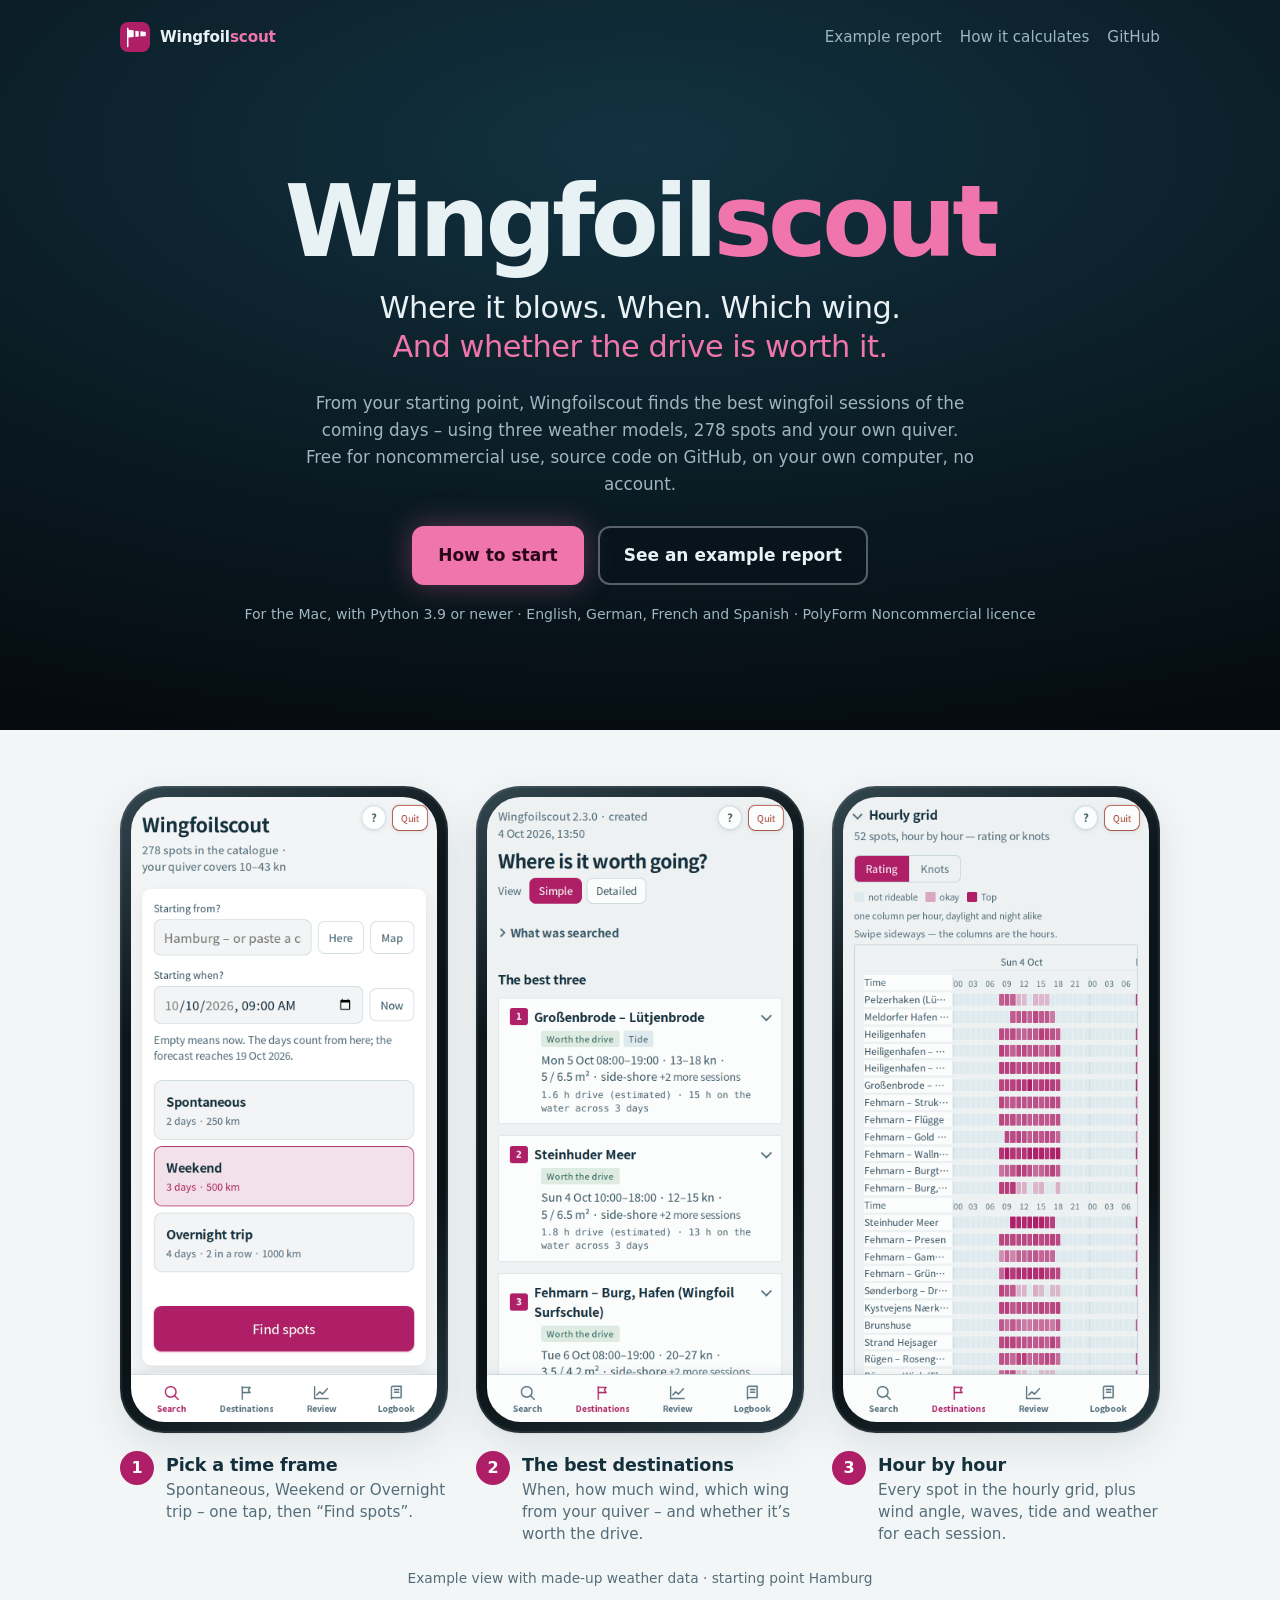
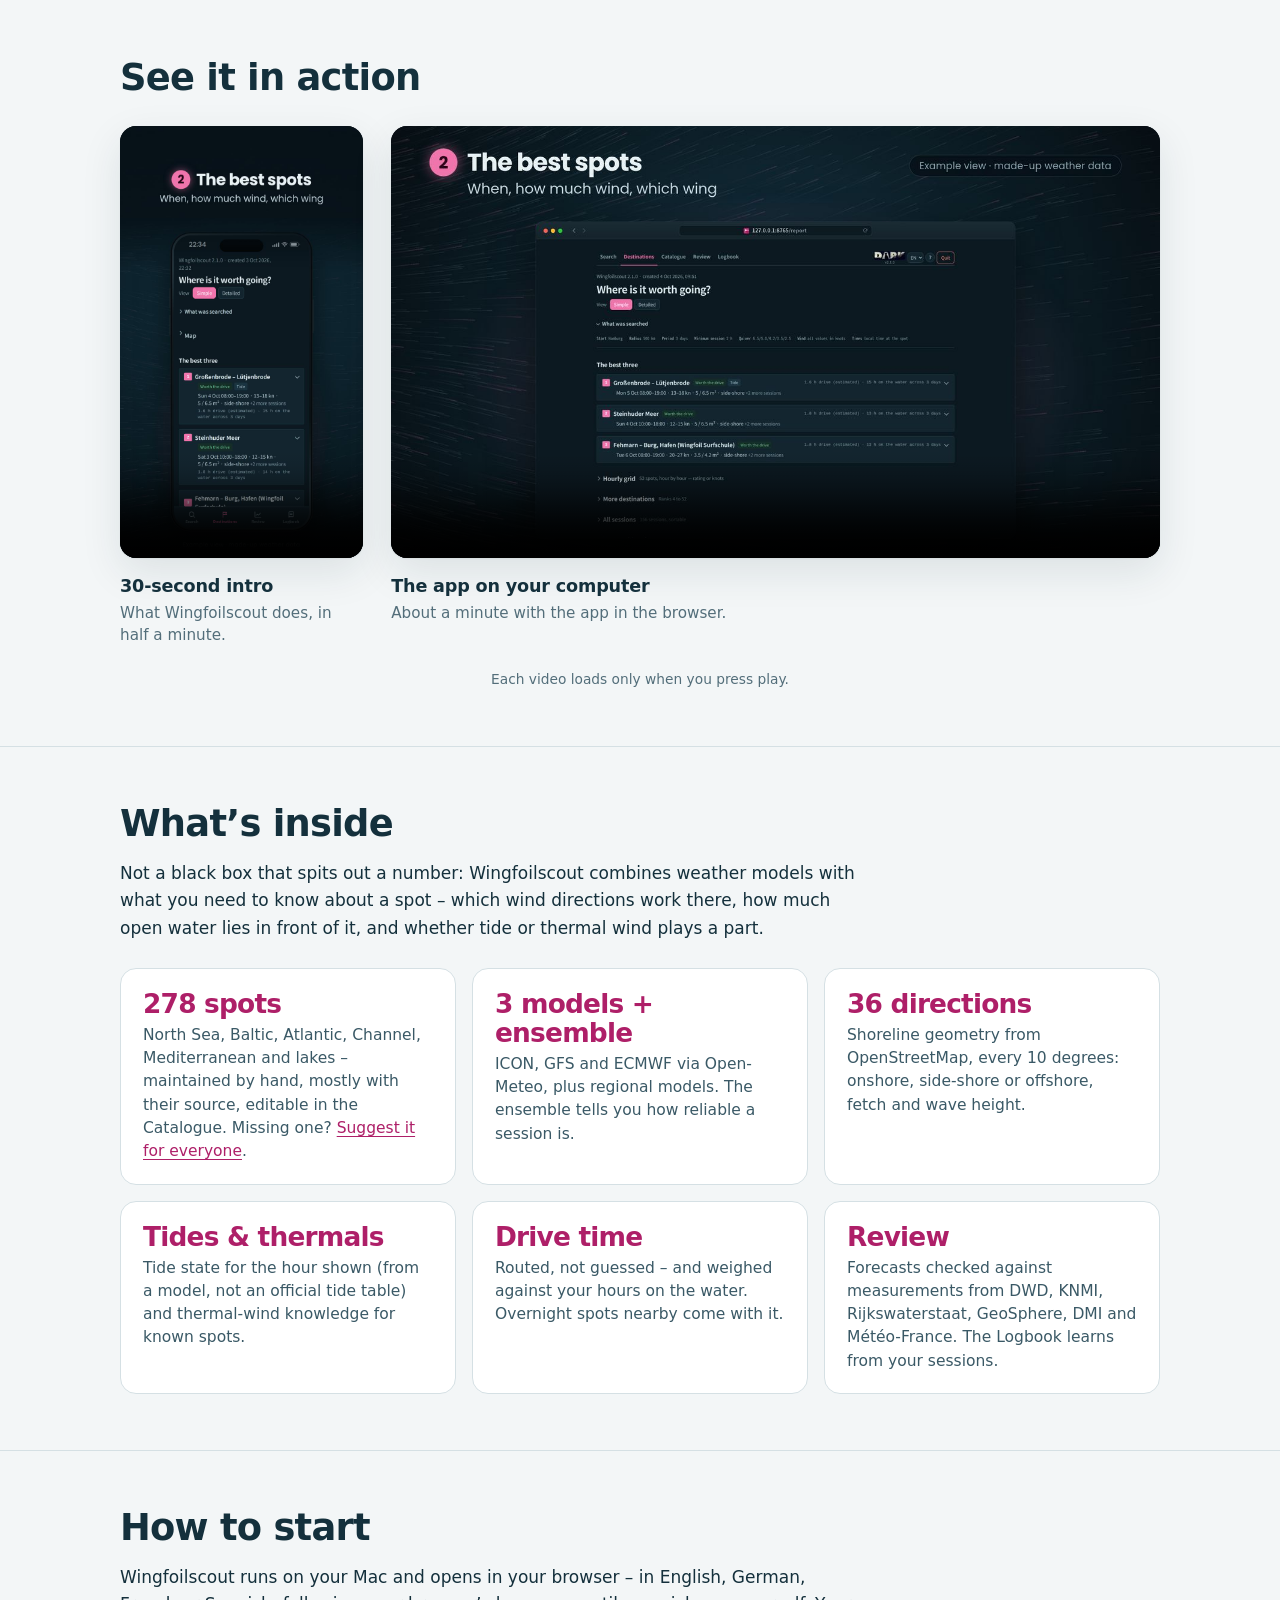
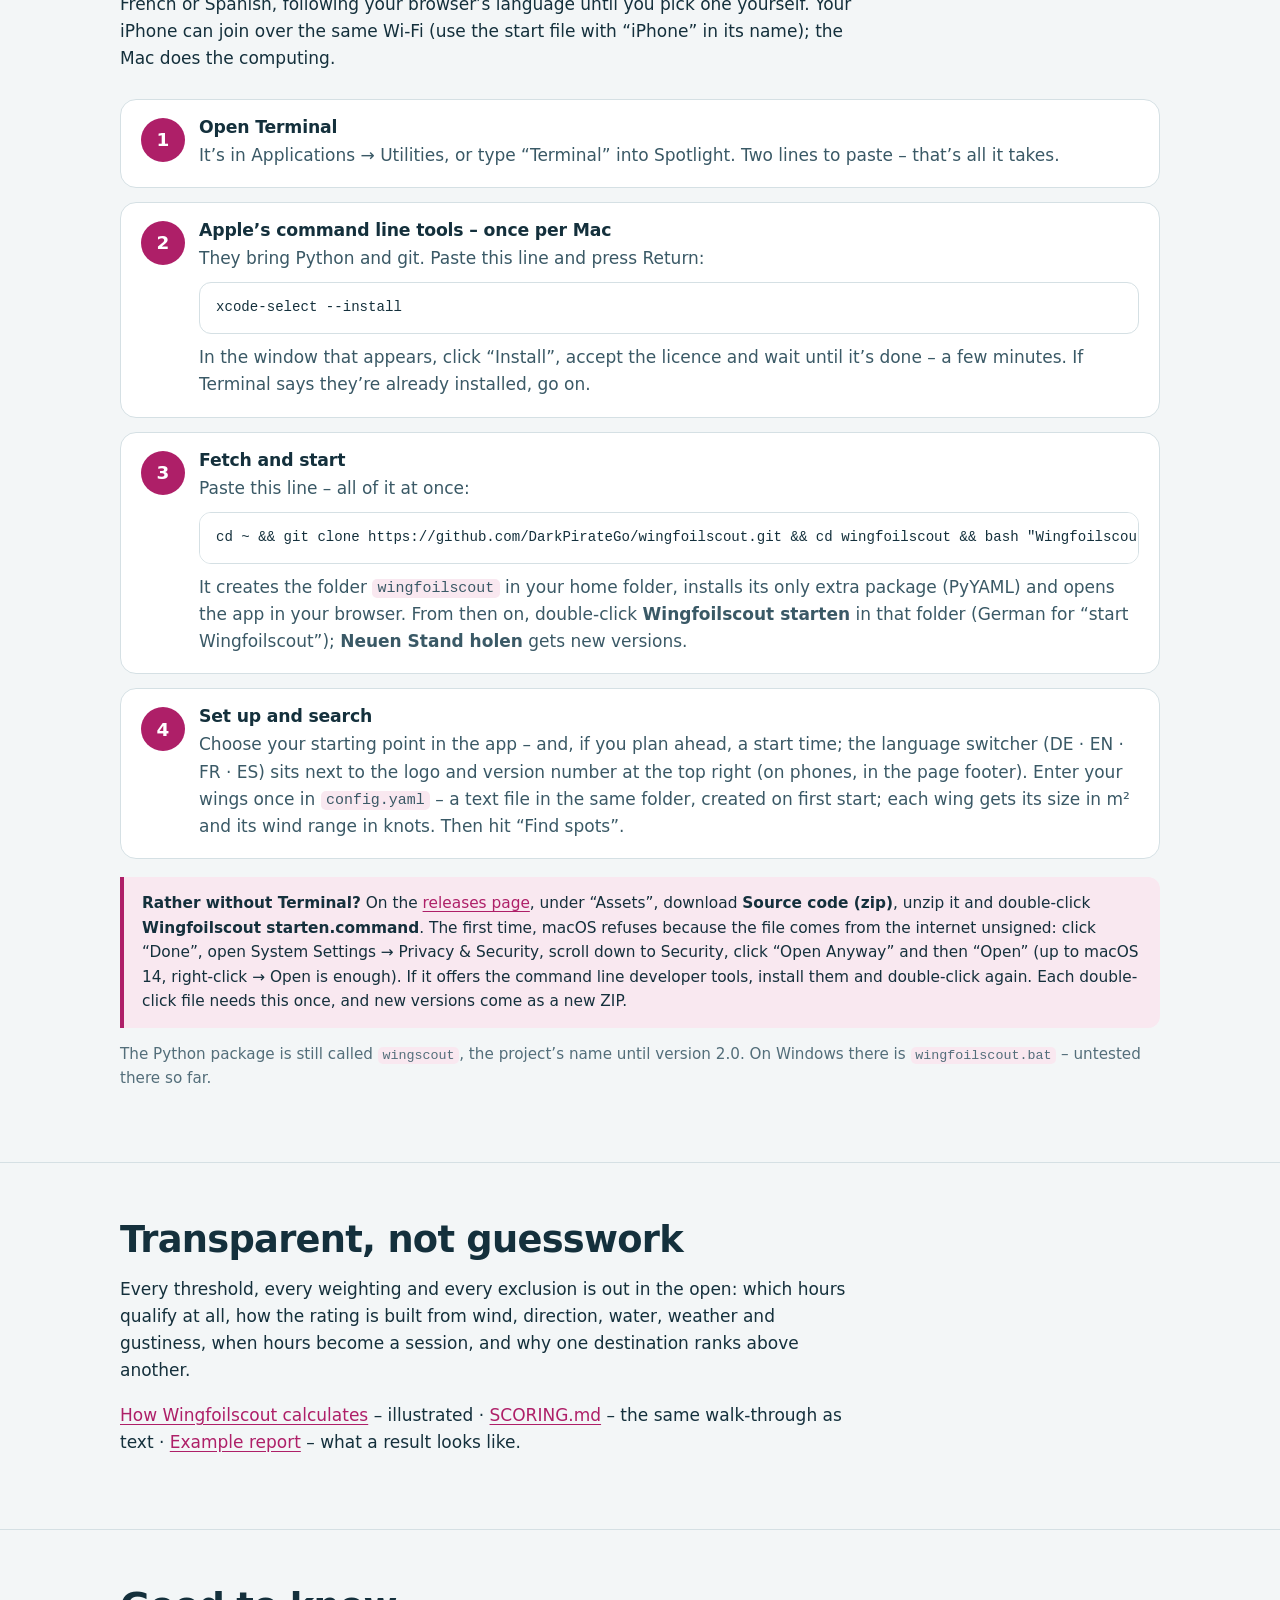
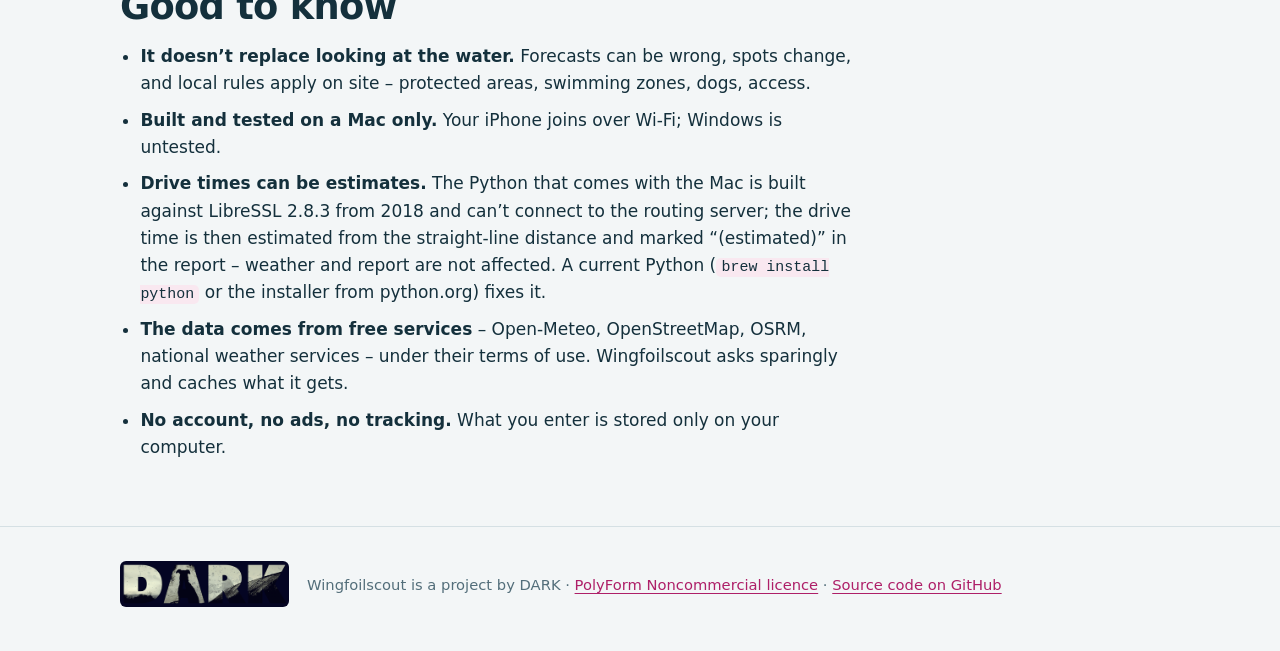
==== docs/index.html @ 411807b6 "Wingfoilscout 2.3.0: Lizenz PolyForm Noncommercial, Spots aus der Community, Startzeit, die besten d" ====
<!doctype html>
<html lang="en">
<head>
<meta charset="utf-8">
<meta name="viewport" content="width=device-width,initial-scale=1,viewport-fit=cover">
<title>Wingfoilscout</title>
<meta name="description" content="Finds wingfoil sessions around you: where it blows, when, with which wing – and whether the drive is worth it. Free for noncommercial use, runs on your own computer.">
<meta property="og:type" content="website">
<meta property="og:title" content="Wingfoilscout – find your next session">
<meta property="og:description" content="Where it blows. When. Which wing. And whether the drive is worth it. Free for noncommercial use.">
<meta property="og:url" content="https://darkpiratego.github.io/wingfoilscout/">
<meta property="og:image" content="https://darkpiratego.github.io/wingfoilscout/bilder/vorschau.jpg">
<meta name="twitter:card" content="summary_large_image">
<meta name="theme-color" content="#071118">
<link rel="icon" href="bilder/icon.png">
<!-- Wingfoilscout landing page (GitHub Pages from docs/). Loads nothing from
     other servers – no fonts, no scripts, no counters; images and videos come
     from this repository. The small script at the bottom only draws the wind
     lines in the header. -->
<style>
:root{
  --bg:#F3F6F7; --surface:#FFFFFF; --ink:#14303C; --ink-2:#3A5966; --muted:#536E7A;
  --line:#D5E0E4; --accent:#AE1F68; --accent-ink:#FFFFFF; --accent-soft:#F9E8F0;
  --ok:#276B4F; --hero:#071118; --hero-ink:#E8F1F4; --hero-muted:#9DB6C0; --pink:#F075AC;
  --schatten:0 1px 2px rgba(20,48,60,.06),0 14px 40px rgba(20,48,60,.10);
  --text:-apple-system,BlinkMacSystemFont,"Segoe UI",system-ui,Roboto,"Helvetica Neue",Arial,sans-serif;
  --mono:ui-monospace,"SF Mono",Menlo,Consolas,"Liberation Mono",monospace;
  color-scheme:light;
}
@media (prefers-color-scheme:dark){:root:not([data-theme="light"]){
  --bg:#0B171E; --surface:#132630; --ink:#DCE8EC; --ink-2:#B0C6CE; --muted:#86A3AE;
  --line:#24404D; --accent:#F075AC; --accent-ink:#2A0718; --accent-soft:#33162A; --ok:#6FC79B;
  --schatten:0 1px 2px rgba(0,0,0,.3),0 14px 40px rgba(0,0,0,.35); color-scheme:dark}}
:root[data-theme="dark"]{
  --bg:#0B171E; --surface:#132630; --ink:#DCE8EC; --ink-2:#B0C6CE; --muted:#86A3AE;
  --line:#24404D; --accent:#F075AC; --accent-ink:#2A0718; --accent-soft:#33162A; --ok:#6FC79B;
  --schatten:0 1px 2px rgba(0,0,0,.3),0 14px 40px rgba(0,0,0,.35); color-scheme:dark}
*{box-sizing:border-box}
html{-webkit-text-size-adjust:100%}
body{margin:0;background:var(--bg);color:var(--ink);font:17px/1.6 var(--text);-webkit-font-smoothing:antialiased}
a{color:var(--accent);text-underline-offset:3px}
a:focus-visible,.btn:focus-visible{outline:3px solid var(--pink);outline-offset:3px;border-radius:6px}
h1,h2,h3{text-wrap:balance;letter-spacing:-.02em;line-height:1.15}
h2{font-size:clamp(1.7rem,4.4vw,2.3rem);margin:0 0 .4em}
h3{font-size:1.08rem;margin:0 0 .25em;letter-spacing:-.01em}
p{margin:0 0 1em}
code{font:.88em/1.4 var(--mono);background:var(--accent-soft);padding:.1em .35em;border-radius:5px}
.wrap{max-width:1080px;margin:0 auto;padding-inline:20px}
.leser{max-width:68ch}

/* ── Header: always dark, with wind lines ───────────────────────────── */
.hero{position:relative;overflow:hidden;background:radial-gradient(120% 90% at 50% 20%,#123241 0,#0A1A22 55%,#04090D 100%);color:var(--hero-ink)}
.hero canvas{position:absolute;inset:0;width:100%;height:100%}
.hero .wrap{position:relative;padding-block:22px 0}
.top{display:flex;justify-content:space-between;align-items:center;gap:16px;flex-wrap:wrap;font-size:.95rem}
.top .zeichen{display:flex;align-items:center;gap:10px;color:var(--hero-ink);text-decoration:none;font-weight:700;letter-spacing:-.01em}
.top .zeichen img{width:30px;height:30px;border-radius:8px}
.top nav{display:flex;gap:18px;flex-wrap:wrap}
.top nav a{color:var(--hero-muted);text-decoration:none}
.top nav a:hover{color:var(--hero-ink)}
.buehne{padding-block:clamp(56px,11vw,120px) clamp(48px,8vw,90px);text-align:center}
.buehne h1{margin:0;font-size:clamp(2.9rem,11vw,6.2rem);font-weight:800;letter-spacing:-.045em;line-height:1}
.buehne h1 span,.top .wm span{color:var(--pink)}
.claim{text-wrap:balance;margin:.55em auto 0;font-size:clamp(1.25rem,3.6vw,1.9rem);line-height:1.3;color:var(--hero-ink);font-weight:500;letter-spacing:-.015em}
.claim em{font-style:normal;color:var(--pink)}
.lede{max-width:40em;margin:1.4em auto 0;color:var(--hero-muted);font-size:1.05rem}
.cta{display:flex;justify-content:center;gap:14px;flex-wrap:wrap;margin-top:28px}
.btn{display:inline-flex;align-items:center;gap:10px;padding:14px 24px;border-radius:12px;font-weight:600;
  text-decoration:none;border:2px solid rgba(232,241,244,.35);color:var(--hero-ink);background:rgba(7,17,24,.35)}
.btn.heiss{background:var(--pink);border-color:var(--pink);color:#2A0718;box-shadow:0 0 30px rgba(240,117,172,.35)}
.btn:hover{border-color:var(--hero-ink)}
.fein{margin-top:18px;font-size:.88rem;color:var(--hero-muted)}

/* ── Three phones ────────────────────────────────────────────────────── */
.handys{padding-block:56px 12px}
.handys .reihe{display:grid;grid-template-columns:repeat(3,minmax(0,1fr));gap:28px;align-items:start}
.handys figure{margin:0;min-width:0}
.handy{border-radius:44px;padding:11px;background:linear-gradient(150deg,#33464F,#0D161B 30%,#0A1216 70%,#25363E);
  box-shadow:var(--schatten),inset 0 0 0 2px rgba(255,255,255,.08)}
.handy img{display:block;width:100%;height:auto;border-radius:34px}
.handys figcaption{margin-top:18px;display:grid;grid-template-columns:auto 1fr;column-gap:12px;align-items:start}
.handys figcaption b{grid-row:span 2;width:34px;height:34px;border-radius:50%;background:var(--accent);color:var(--accent-ink);
  display:flex;align-items:center;justify-content:center;font-size:1rem}
.handys figcaption strong{font-size:1.1rem;letter-spacing:-.01em}
.handys figcaption span{color:var(--muted);font-size:.95rem;line-height:1.45}
.notiz{margin:22px 0 0;text-align:center;color:var(--muted);font-size:.86rem}
@media (max-width:820px){
  .handys .reihe{display:flex;overflow-x:auto;scroll-snap-type:x mandatory;gap:18px;padding-bottom:10px;
    margin-inline:-20px;padding-inline:20px;scrollbar-width:thin}
  .handys figure{flex:0 0 min(74vw,300px);scroll-snap-align:center}
}

/* ── Two videos: portrait intro next to the landscape app tour ───────── */
/* 81:256 = (9/16):(16/9) – both videos end up the same height side by side */
.filme .reihe{display:grid;grid-template-columns:minmax(200px,81fr) minmax(0,256fr);gap:28px;align-items:start;margin-top:26px}
.filme figure{margin:0;min-width:0}
.filme video{display:block;width:100%;height:auto;border-radius:16px;background:var(--hero);box-shadow:var(--schatten)}
.filme .hoch video{aspect-ratio:9/16}
.filme .quer video{aspect-ratio:16/9}
.filme figcaption{margin-top:14px;display:grid;gap:2px}
.filme figcaption strong{font-size:1.1rem;letter-spacing:-.01em}
.filme figcaption span{color:var(--muted);font-size:.95rem;line-height:1.45}
@media (max-width:820px){
  .filme .reihe{grid-template-columns:minmax(0,1fr);gap:34px}
  .filme .hoch{justify-self:center;width:min(100%,300px)}
}

/* ── Sections ───────────────────────────────────────────────────────── */
section{padding-block:56px}
section+section{border-top:1px solid var(--line)}
.raster{display:grid;grid-template-columns:repeat(auto-fit,minmax(min(100%,300px),1fr));gap:16px;margin-top:26px}
.karte{background:var(--surface);border:1px solid var(--line);border-radius:16px;padding:20px 22px;min-width:0}
.karte .zahl{display:block;font-size:1.65rem;font-weight:800;letter-spacing:-.03em;color:var(--accent);line-height:1.1;margin-bottom:6px;font-variant-numeric:tabular-nums}
.karte p{margin:0;color:var(--ink-2);font-size:.97rem;line-height:1.5}
.schritte{list-style:none;margin:26px 0 0;padding:0;display:grid;gap:14px;counter-reset:s}
.schritte li{counter-increment:s;display:grid;grid-template-columns:44px 1fr;gap:14px;background:var(--surface);
  border:1px solid var(--line);border-radius:16px;padding:18px 20px;min-width:0}
.schritte li::before{content:counter(s);width:44px;height:44px;border-radius:50%;background:var(--accent);color:var(--accent-ink);
  display:flex;align-items:center;justify-content:center;font-weight:800;font-size:1.15rem}
.schritte li p{margin:0;color:var(--ink-2)}
.schritte li div{min-width:0}
.schritte li p+pre{margin-top:10px}
.schritte li pre+p{margin-top:10px}
.kasten{margin-top:18px;border-left:4px solid var(--accent);background:var(--accent-soft);border-radius:0 12px 12px 0;padding:14px 18px;font-size:.96rem}
.kasten p:last-child{margin:0}
pre{margin:14px 0 0;overflow-x:auto;background:var(--surface);border:1px solid var(--line);border-radius:12px;padding:14px 16px;font:.88rem/1.55 var(--mono)}
.liste{padding-left:1.2em;margin:0}
.liste li{margin-bottom:.55em}
footer{padding-block:34px 44px;border-top:1px solid var(--line);color:var(--muted);font-size:.92rem}
footer .wrap{display:flex;align-items:center;gap:18px;flex-wrap:wrap}
footer img{height:46px;border-radius:6px}
@media (prefers-reduced-motion:reduce){.hero canvas{display:none}}
</style>
</head>
<body>

<header class="hero">
  <canvas id="wind" aria-hidden="true"></canvas>
  <div class="wrap">
    <div class="top">
      <a class="zeichen" href="./"><img src="bilder/icon.png" alt=""><span class="wm">Wingfoil<span>scout</span></span></a>
      <nav aria-label="Pages">
        <a href="demo.html">Example report</a>
        <a href="bewertung.html">How it calculates</a>
        <a href="https://github.com/DarkPirateGo/wingfoilscout">GitHub</a>
      </nav>
    </div>
    <div class="buehne">
      <h1>Wingfoil<span>scout</span></h1>
      <p class="claim">Where it blows. When. Which wing.<br><em>And whether the drive is worth it.</em></p>
      <p class="lede">From your starting point, Wingfoilscout finds the best wingfoil sessions of the
      coming days – using three weather models, 278 spots and your own quiver. Free for noncommercial
      use, source code on GitHub, on your own computer, no account.</p>
      <div class="cta">
        <a class="btn heiss" href="#start">How to start</a>
        <a class="btn" href="demo.html">See an example report</a>
      </div>
      <p class="fein">For the Mac, with Python 3.9 or newer · English, German, French and Spanish · PolyForm Noncommercial licence</p>
    </div>
  </div>
</header>

<main>
  <div class="handys">
    <div class="wrap">
      <div class="reihe">
        <figure>
          <div class="handy"><picture><source media="(prefers-color-scheme: dark)" srcset="bilder/en/search-dark.png"><img src="bilder/en/search-light.png" width="780" height="1594" alt="The search: starting point, start time and three presets – Spontaneous, Weekend, Overnight trip"></picture></div>
          <figcaption><b>1</b><strong>Pick a time frame</strong><span>Spontaneous, Weekend or Overnight trip – one tap, then “Find spots”.</span></figcaption>
        </figure>
        <figure>
          <div class="handy"><picture><source media="(prefers-color-scheme: dark)" srcset="bilder/en/destinations-dark.png"><img src="bilder/en/destinations-light.png" width="780" height="1594" alt="The best three destinations with time window, wind speed, wing size and drive time"></picture></div>
          <figcaption><b>2</b><strong>The best destinations</strong><span>When, how much wind, which wing from your quiver – and whether it’s worth the drive.</span></figcaption>
        </figure>
        <figure>
          <div class="handy"><picture><source media="(prefers-color-scheme: dark)" srcset="bilder/en/grid-dark.png"><img src="bilder/en/grid-light.png" width="780" height="1594" alt="Hourly grid: every spot hour by hour, coloured by rating"></picture></div>
          <figcaption><b>3</b><strong>Hour by hour</strong><span>Every spot in the hourly grid, plus wind angle, waves, tide and weather for each session.</span></figcaption>
        </figure>
      </div>
      <p class="notiz">Example view with made-up weather data · starting point Hamburg</p>
    </div>
  </div>

  <section id="video" class="filme" aria-labelledby="filme-titel">
    <div class="wrap">
      <h2 id="filme-titel">See it in action</h2>
      <div class="reihe">
        <figure class="hoch">
          <video controls playsinline preload="none" poster="video/promo-poster.jpg" width="1080" height="1920">
            <source src="video/wingfoilscout-promo-en.mp4" type="video/mp4">
            Your browser can’t play this video – <a href="video/wingfoilscout-promo-en.mp4">download it (MP4)</a>.
          </video>
          <figcaption><strong>30-second intro</strong><span>What Wingfoilscout does, in half a minute.</span></figcaption>
        </figure>
        <figure class="quer">
          <video controls playsinline preload="none" poster="video/desktop-poster.jpg" width="1920" height="1080">
            <source src="video/wingfoilscout-desktop-en.mp4" type="video/mp4">
            Your browser can’t play this video – <a href="video/wingfoilscout-desktop-en.mp4">download it (MP4)</a>.
          </video>
          <figcaption><strong>The app on your computer</strong><span>About a minute with the app in the browser.</span></figcaption>
        </figure>
      </div>
      <p class="notiz">Each video loads only when you press play.</p>
    </div>
  </section>

  <section aria-labelledby="drin">
    <div class="wrap">
      <h2 id="drin">What’s inside</h2>
      <p class="leser">Not a black box that spits out a number: Wingfoilscout combines weather models
      with what you need to know about a spot – which wind directions work there, how much open water
      lies in front of it, and whether tide or thermal wind plays a part.</p>
      <div class="raster">
        <div class="karte"><span class="zahl">278 spots</span><p>North Sea, Baltic, Atlantic, Channel, Mediterranean and lakes – maintained by hand, mostly with their source, editable in the Catalogue. Missing one? <a href="https://github.com/DarkPirateGo/wingfoilscout/issues/new?template=spot.yml">Suggest it for everyone</a>.</p></div>
        <div class="karte"><span class="zahl">3 models + ensemble</span><p>ICON, GFS and ECMWF via Open-Meteo, plus regional models. The ensemble tells you how reliable a session is.</p></div>
        <div class="karte"><span class="zahl">36 directions</span><p>Shoreline geometry from OpenStreetMap, every 10 degrees: onshore, side-shore or offshore, fetch and wave height.</p></div>
        <div class="karte"><span class="zahl">Tides &amp; thermals</span><p>Tide state for the hour shown (from a model, not an official tide table) and thermal-wind knowledge for known spots.</p></div>
        <div class="karte"><span class="zahl">Drive time</span><p>Routed, not guessed – and weighed against your hours on the water. Overnight spots nearby come with it.</p></div>
        <div class="karte"><span class="zahl">Review</span><p>Forecasts checked against measurements from DWD, KNMI, Rijkswaterstaat, GeoSphere, DMI and Météo-France. The Logbook learns from your sessions.</p></div>
      </div>
    </div>
  </section>

  <section id="start" aria-labelledby="los">
    <div class="wrap">
      <h2 id="los">How to start</h2>
      <p class="leser">Wingfoilscout runs on your Mac and opens in your browser – in English, German, French
      or Spanish, following your browser’s language until you pick one yourself. Your iPhone can join
      over the same Wi-Fi (use the start file with “iPhone” in its name); the Mac does the computing.</p>
      <ol class="schritte">
        <li><div><h3>Open Terminal</h3><p>It’s in Applications → Utilities, or type “Terminal” into Spotlight. Two lines to paste – that’s all it takes.</p></div></li>
        <li><div><h3>Apple’s command line tools – once per Mac</h3><p>They bring Python and git. Paste this line and press Return:</p>
<pre>xcode-select --install</pre>
          <p>In the window that appears, click “Install”, accept the licence and wait until it’s done – a few minutes. If Terminal says they’re already installed, go on.</p></div></li>
        <li><div><h3>Fetch and start</h3><p>Paste this line – all of it at once:</p>
<pre>cd ~ &amp;&amp; git clone https://github.com/DarkPirateGo/wingfoilscout.git &amp;&amp; cd wingfoilscout &amp;&amp; bash "Wingfoilscout starten.command"</pre>
          <p>It creates the folder <code>wingfoilscout</code> in your home folder, installs its only extra package (PyYAML) and opens the app in your browser. From then on, double-click <strong>Wingfoilscout starten</strong> in that folder (German for “start Wingfoilscout”); <strong>Neuen Stand holen</strong> gets new versions.</p></div></li>
        <li><div><h3>Set up and search</h3><p>Choose your starting point in the app – and, if you plan ahead, a start time; the language switcher (DE · EN · FR · ES) sits next to the logo and version number at the top right (on phones, in the page footer). Enter your wings once in <code>config.yaml</code> – a text file in the same folder, created on first start; each wing gets its size in m² and its wind range in knots. Then hit “Find spots”.</p></div></li>
      </ol>
      <div class="kasten">
        <p><strong>Rather without Terminal?</strong> On the <a href="https://github.com/DarkPirateGo/wingfoilscout/releases/latest">releases page</a>,
        under “Assets”, download <strong>Source code (zip)</strong>, unzip it and double-click
        <strong>Wingfoilscout starten.command</strong>. The first time, macOS refuses because the file comes from the
        internet unsigned: click “Done”, open System Settings → Privacy &amp; Security, scroll down to Security,
        click “Open Anyway” and then “Open” (up to macOS 14, right-click → Open is enough). If it offers the command
        line developer tools, install them and double-click again. Each double-click file needs this once,
        and new versions come as a new ZIP.</p>
      </div>
      <p style="margin-top:14px;color:var(--muted);font-size:.95rem">The Python package is still called <code>wingscout</code>, the project’s name until version 2.0. On Windows there is <code>wingfoilscout.bat</code> – untested there so far.</p>
    </div>
  </section>

  <section aria-labelledby="wie">
    <div class="wrap"><div class="leser">
      <h2 id="wie">Transparent, not guesswork</h2>
      <p>Every threshold, every weighting and every exclusion is out in the open: which hours
      qualify at all, how the rating is built from wind, direction, water, weather and gustiness,
      when hours become a session, and why one destination ranks above another.</p>
      <p><a href="bewertung.html">How Wingfoilscout calculates</a> – illustrated ·
      <a href="https://github.com/DarkPirateGo/wingfoilscout/blob/main/SCORING.md">SCORING.md</a> –
      the same walk-through as text · <a href="demo.html">Example report</a> – what a result looks like.</p>
    </div></div>
  </section>

  <section aria-labelledby="wissen">
    <div class="wrap"><div class="leser">
      <h2 id="wissen">Good to know</h2>
      <ul class="liste">
        <li><strong>It doesn’t replace looking at the water.</strong> Forecasts can be wrong, spots change,
        and local rules apply on site – protected areas, swimming zones, dogs, access.</li>
        <li><strong>Built and tested on a Mac only.</strong> Your iPhone joins over Wi-Fi; Windows is
        untested.</li>
        <li><strong>Drive times can be estimates.</strong> The Python that comes with the Mac is built
        against LibreSSL 2.8.3 from 2018 and can’t connect to the routing server; the drive time is
        then estimated from the straight-line distance and marked “(estimated)” in the report – weather
        and report are not affected. A current Python (<code>brew install python</code> or the installer
        from python.org) fixes it.</li>
        <li><strong>The data comes from free services</strong> – Open-Meteo, OpenStreetMap, OSRM,
        national weather services – under their terms of use. Wingfoilscout asks sparingly and caches what it gets.</li>
        <li><strong>No account, no ads, no tracking.</strong> What you enter is stored only on your computer.</li>
      </ul>
    </div></div>
  </section>
</main>

<footer>
  <div class="wrap">
    <img src="bilder/dark-logo.png" alt="DARK" width="169" height="46">
    <span>Wingfoilscout is a project by DARK · <a href="https://github.com/DarkPirateGo/wingfoilscout/blob/main/LICENSE">PolyForm Noncommercial licence</a> ·
    <a href="https://github.com/DarkPirateGo/wingfoilscout">Source code on GitHub</a></span>
  </div>
</footer>

<script>
/* Wind lines in the header: a few hundred particles in a gentle westerly.
   With “Reduce motion” the area stays still (see CSS). */
(function () {
  var c = document.getElementById('wind');
  if (!c || !c.getContext || (window.matchMedia && matchMedia('(prefers-reduced-motion: reduce)').matches)) return;
  var g = c.getContext('2d'), w = 0, h = 0, teile = [], t = 0, dpr = Math.min(window.devicePixelRatio || 1, 2);
  function groesse() {
    var r = c.getBoundingClientRect(); w = r.width; h = r.height;
    c.width = Math.round(w * dpr); c.height = Math.round(h * dpr); g.setTransform(dpr, 0, 0, dpr, 0, 0);
    var n = Math.round(Math.min(700, w * h / 1400)); teile = [];
    for (var i = 0; i < n; i++) teile.push(neu({}, true));
  }
  function neu(p, irgendwo) {
    p.x = irgendwo ? Math.random() * w : -20 - Math.random() * 80; p.y = Math.random() * h;
    p.a = 0; p.l = 60 + Math.random() * 140; p.s = Math.random(); p.r = Math.random() < .12; return p;
  }
  function feld(x, y) { return -.14 + .2 * Math.sin(y * .006 + t * .35) + .13 * Math.sin(x * .004 - y * .003 + t * .22); }
  function schritt() {
    t += 1 / 60;
    g.globalCompositeOperation = 'destination-out'; g.fillStyle = 'rgba(0,0,0,.09)'; g.fillRect(0, 0, w, h);
    g.globalCompositeOperation = 'source-over'; g.lineCap = 'round';
    for (var i = 0; i < teile.length; i++) {
      var p = teile[i], a = feld(p.x, p.y), v = 1.6 + 2.4 * p.s;
      var nx = p.x + Math.cos(a) * v, ny = p.y + Math.sin(a) * v;
      var la = Math.max(0, Math.min(1, p.a / 18, (p.l - p.a) / 18));
      g.strokeStyle = p.r ? 'rgba(240,117,172,' + (.55 * la) + ')' : 'rgba(200,226,235,' + (.26 * la) + ')';
      g.lineWidth = p.r ? 1.8 : 1.2;
      g.beginPath(); g.moveTo(p.x, p.y); g.lineTo(nx, ny); g.stroke();
      p.x = nx; p.y = ny; p.a++;
      if (p.a > p.l || p.x > w + 20 || p.y < -20 || p.y > h + 20) neu(p, Math.random() < .5);
    }
    requestAnimationFrame(schritt);
  }
  groesse(); addEventListener('resize', groesse); requestAnimationFrame(schritt);
})();
</script>
</body>
</html>
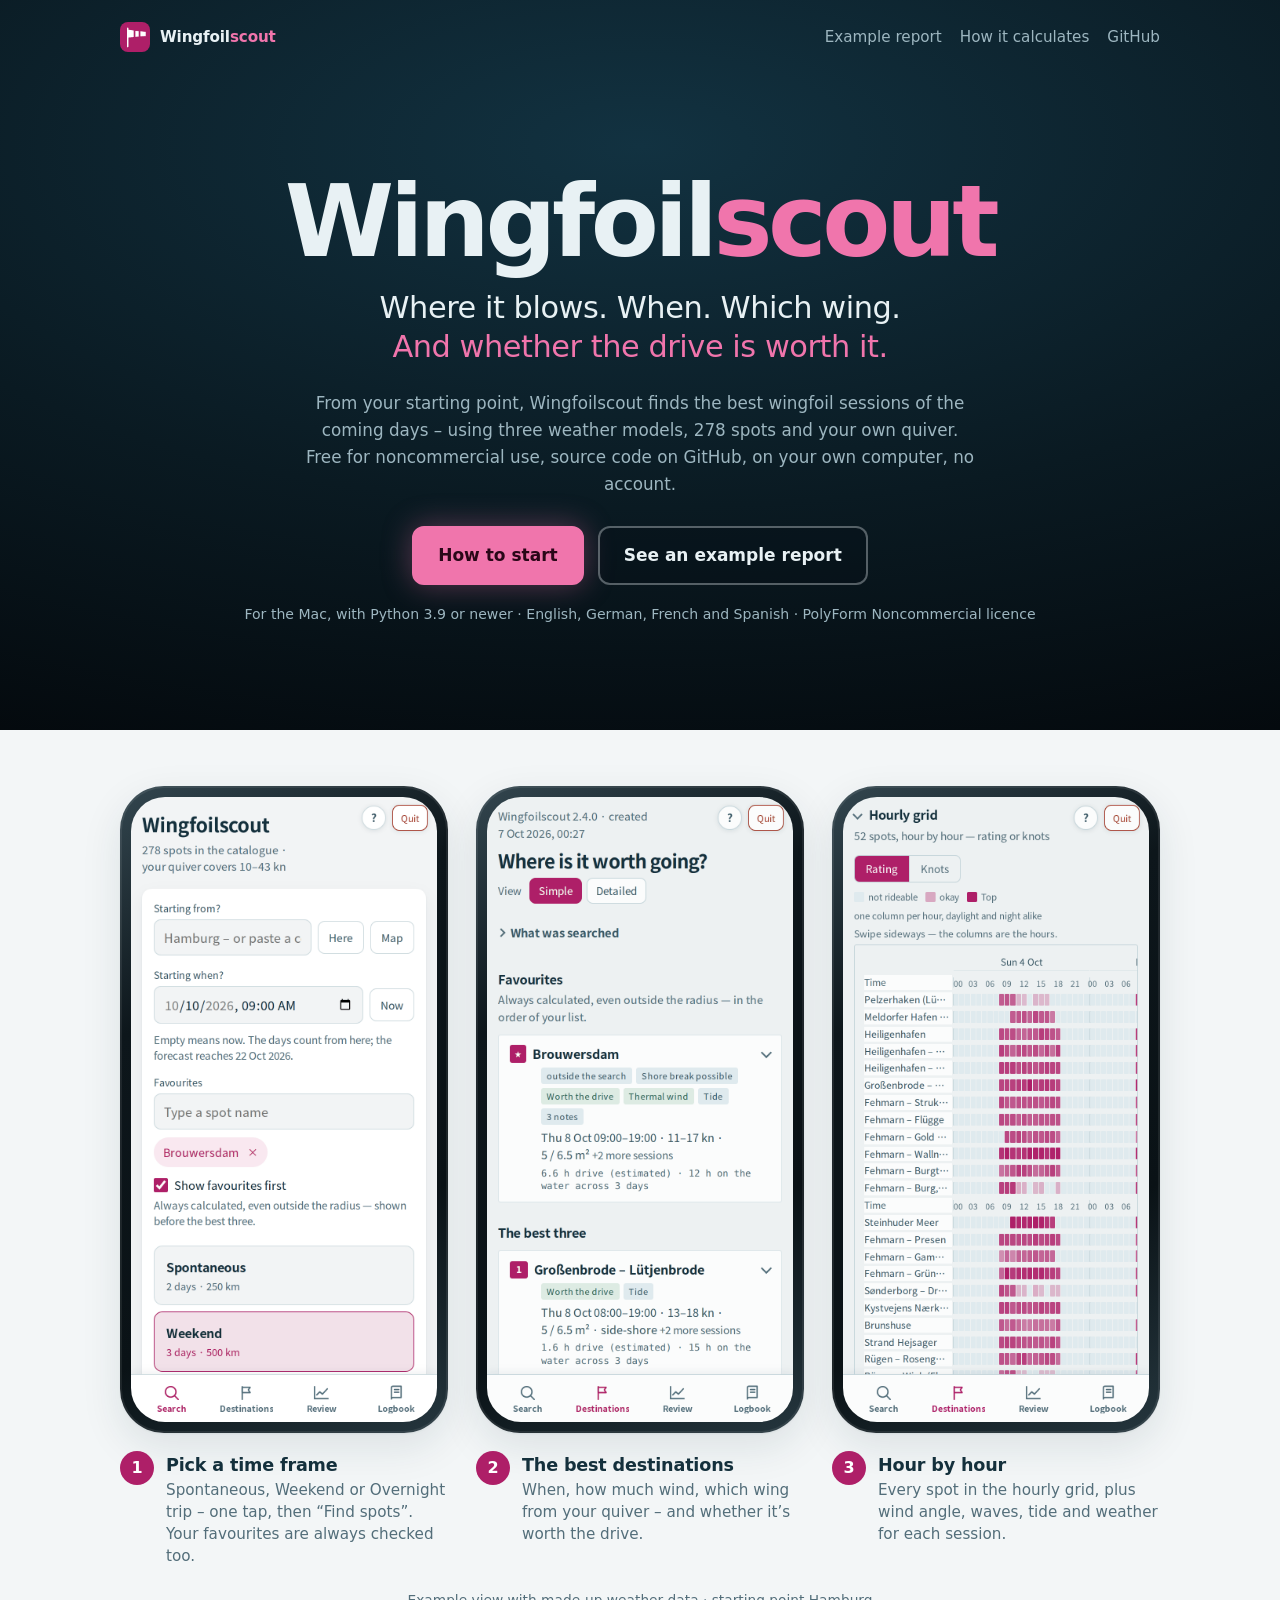
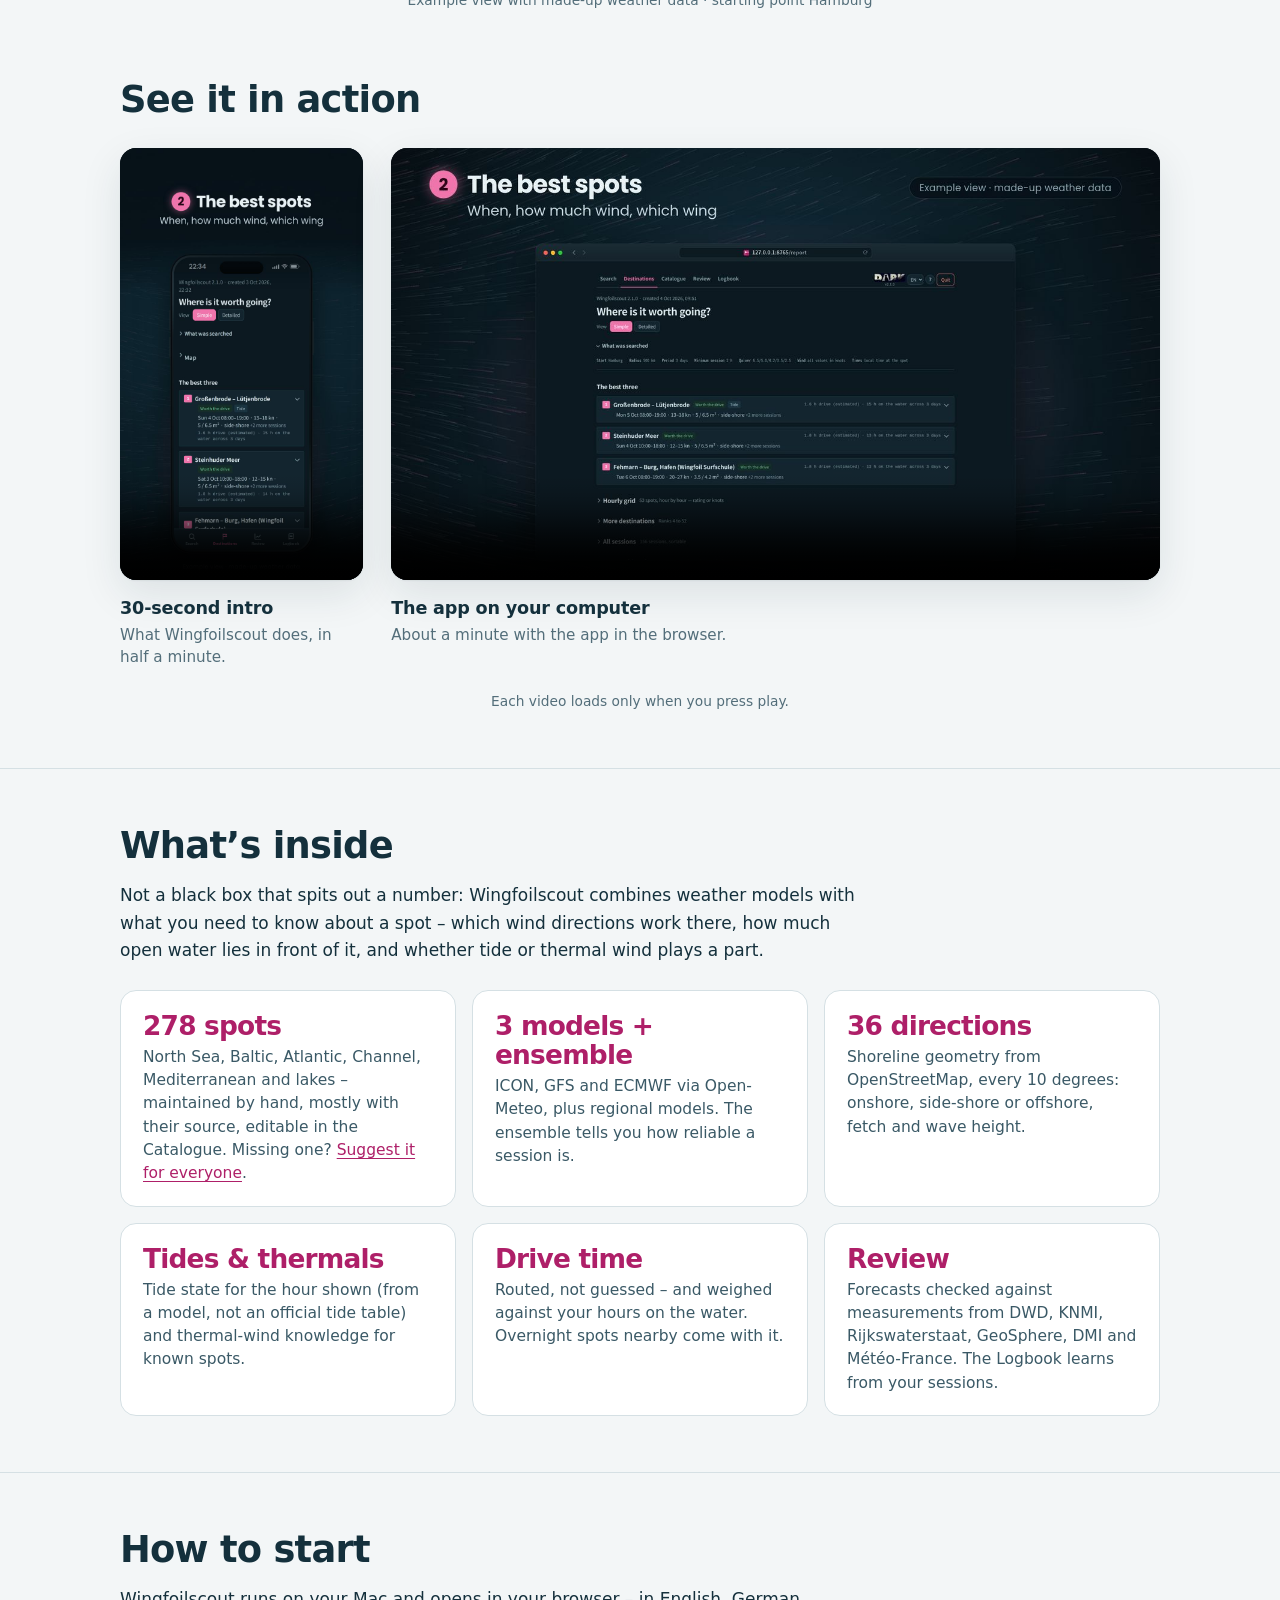
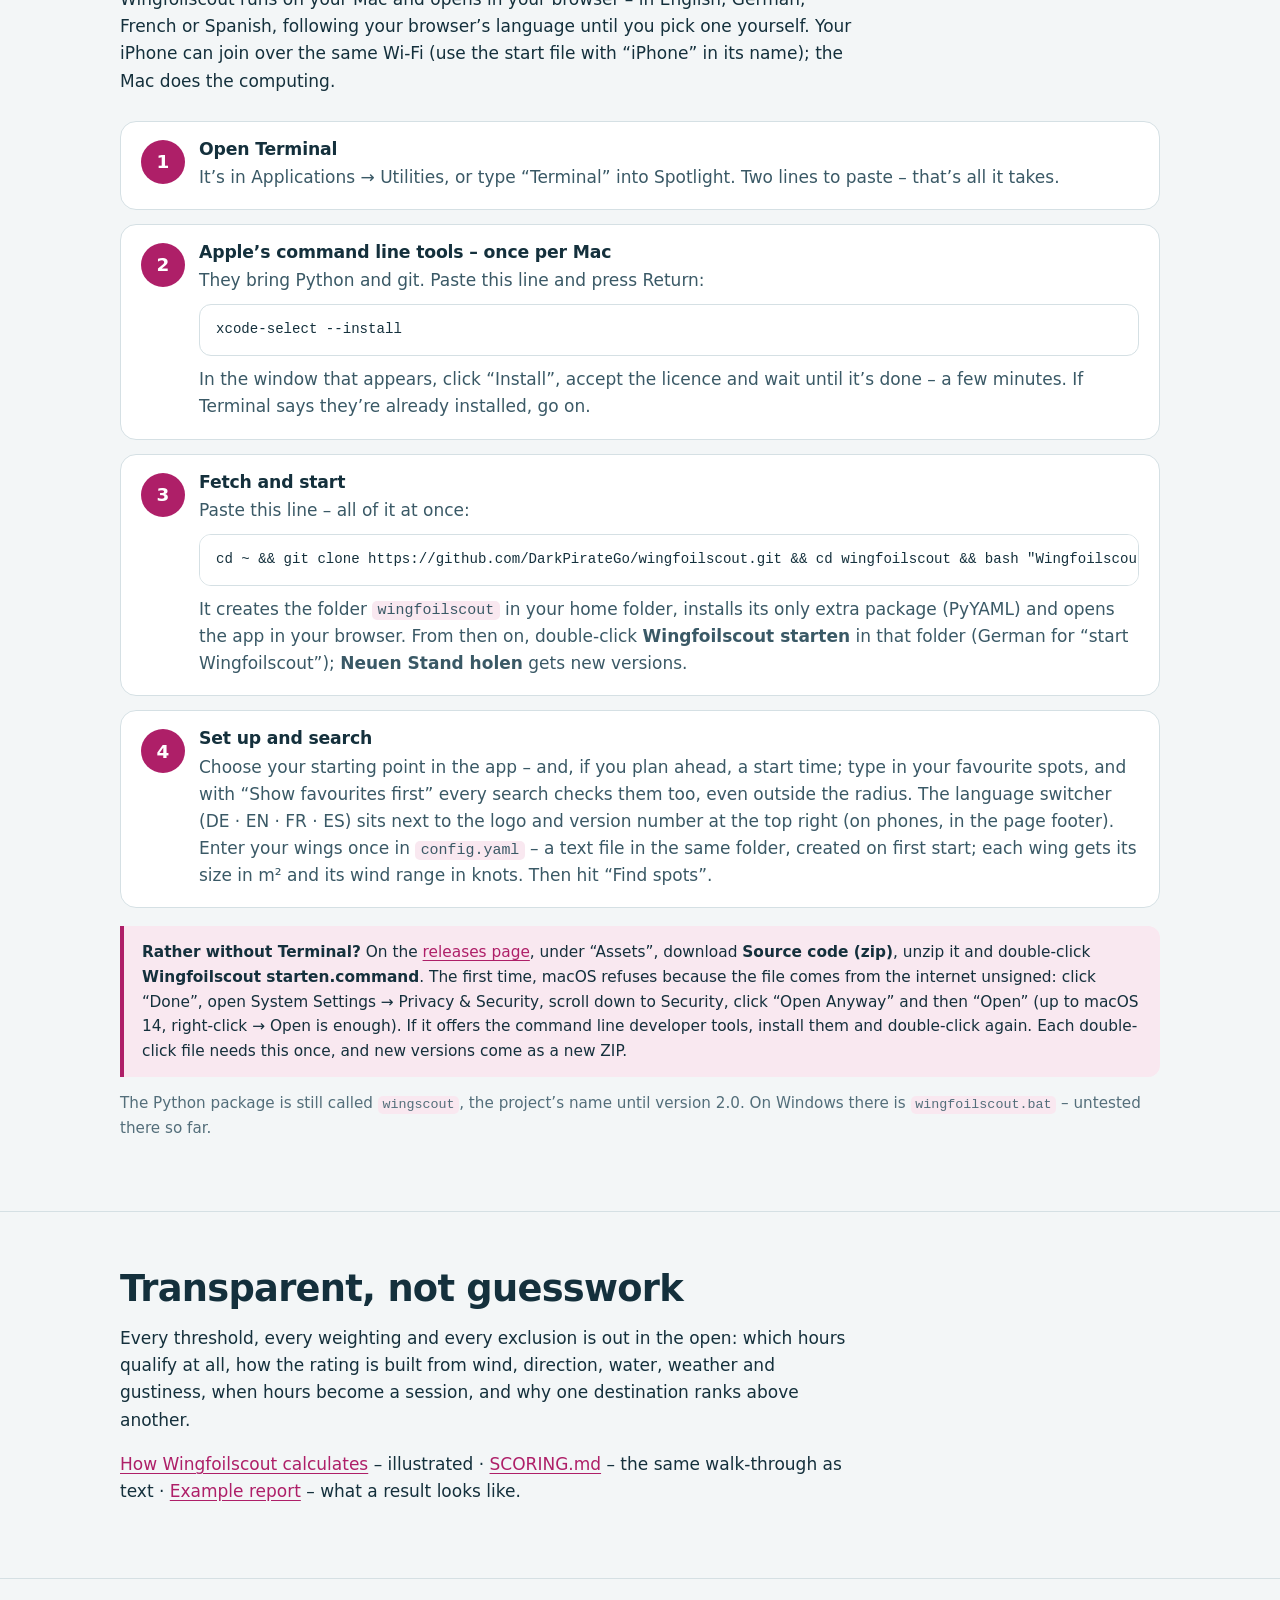
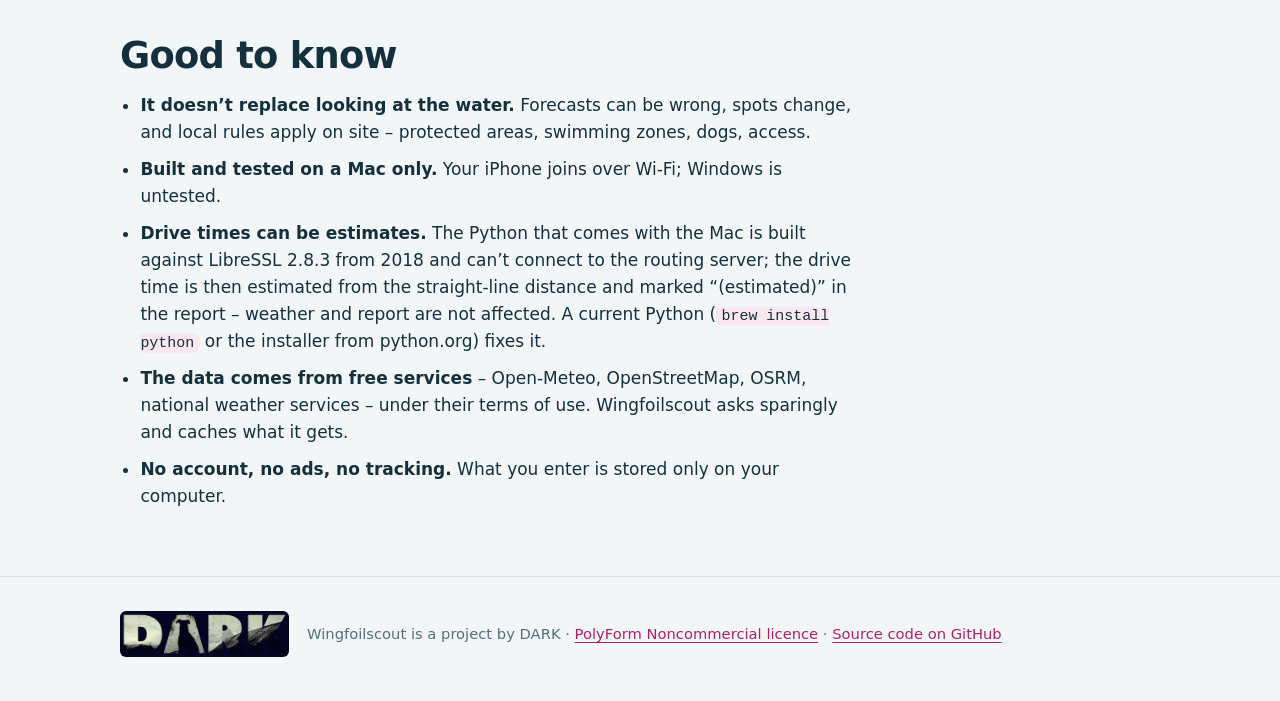
==== commit 457fa54c: "Wingfoilscout 2.4.0: Favoriten zuerst, Umkreis als Fahrstrecke, Windows-Korrekturen" ====
--- a/docs/index.html
+++ b/docs/index.html
@@ -165,11 +165,11 @@
     <div class="wrap">
       <div class="reihe">
         <figure>
-          <div class="handy"><picture><source media="(prefers-color-scheme: dark)" srcset="bilder/en/search-dark.png"><img src="bilder/en/search-light.png" width="780" height="1594" alt="The search: starting point, start time and three presets – Spontaneous, Weekend, Overnight trip"></picture></div>
-          <figcaption><b>1</b><strong>Pick a time frame</strong><span>Spontaneous, Weekend or Overnight trip – one tap, then “Find spots”.</span></figcaption>
+          <div class="handy"><picture><source media="(prefers-color-scheme: dark)" srcset="bilder/en/search-dark.png"><img src="bilder/en/search-light.png" width="780" height="1594" alt="The search: starting point, start time, a favourite and the presets – Spontaneous, Weekend, Overnight trip"></picture></div>
+          <figcaption><b>1</b><strong>Pick a time frame</strong><span>Spontaneous, Weekend or Overnight trip – one tap, then “Find spots”. Your favourites are always checked too.</span></figcaption>
         </figure>
         <figure>
-          <div class="handy"><picture><source media="(prefers-color-scheme: dark)" srcset="bilder/en/destinations-dark.png"><img src="bilder/en/destinations-light.png" width="780" height="1594" alt="The best three destinations with time window, wind speed, wing size and drive time"></picture></div>
+          <div class="handy"><picture><source media="(prefers-color-scheme: dark)" srcset="bilder/en/destinations-dark.png"><img src="bilder/en/destinations-light.png" width="780" height="1594" alt="A favourite first, then the best three destinations with time window, wind speed, wing size and drive time"></picture></div>
           <figcaption><b>2</b><strong>The best destinations</strong><span>When, how much wind, which wing from your quiver – and whether it’s worth the drive.</span></figcaption>
         </figure>
         <figure>
@@ -235,7 +235,7 @@
         <li><div><h3>Fetch and start</h3><p>Paste this line – all of it at once:</p>
 <pre>cd ~ &amp;&amp; git clone https://github.com/DarkPirateGo/wingfoilscout.git &amp;&amp; cd wingfoilscout &amp;&amp; bash "Wingfoilscout starten.command"</pre>
           <p>It creates the folder <code>wingfoilscout</code> in your home folder, installs its only extra package (PyYAML) and opens the app in your browser. From then on, double-click <strong>Wingfoilscout starten</strong> in that folder (German for “start Wingfoilscout”); <strong>Neuen Stand holen</strong> gets new versions.</p></div></li>
-        <li><div><h3>Set up and search</h3><p>Choose your starting point in the app – and, if you plan ahead, a start time; the language switcher (DE · EN · FR · ES) sits next to the logo and version number at the top right (on phones, in the page footer). Enter your wings once in <code>config.yaml</code> – a text file in the same folder, created on first start; each wing gets its size in m² and its wind range in knots. Then hit “Find spots”.</p></div></li>
+        <li><div><h3>Set up and search</h3><p>Choose your starting point in the app – and, if you plan ahead, a start time; type in your favourite spots, and with “Show favourites first” every search checks them too, even outside the radius. The language switcher (DE · EN · FR · ES) sits next to the logo and version number at the top right (on phones, in the page footer). Enter your wings once in <code>config.yaml</code> – a text file in the same folder, created on first start; each wing gets its size in m² and its wind range in knots. Then hit “Find spots”.</p></div></li>
       </ol>
       <div class="kasten">
         <p><strong>Rather without Terminal?</strong> On the <a href="https://github.com/DarkPirateGo/wingfoilscout/releases/latest">releases page</a>,
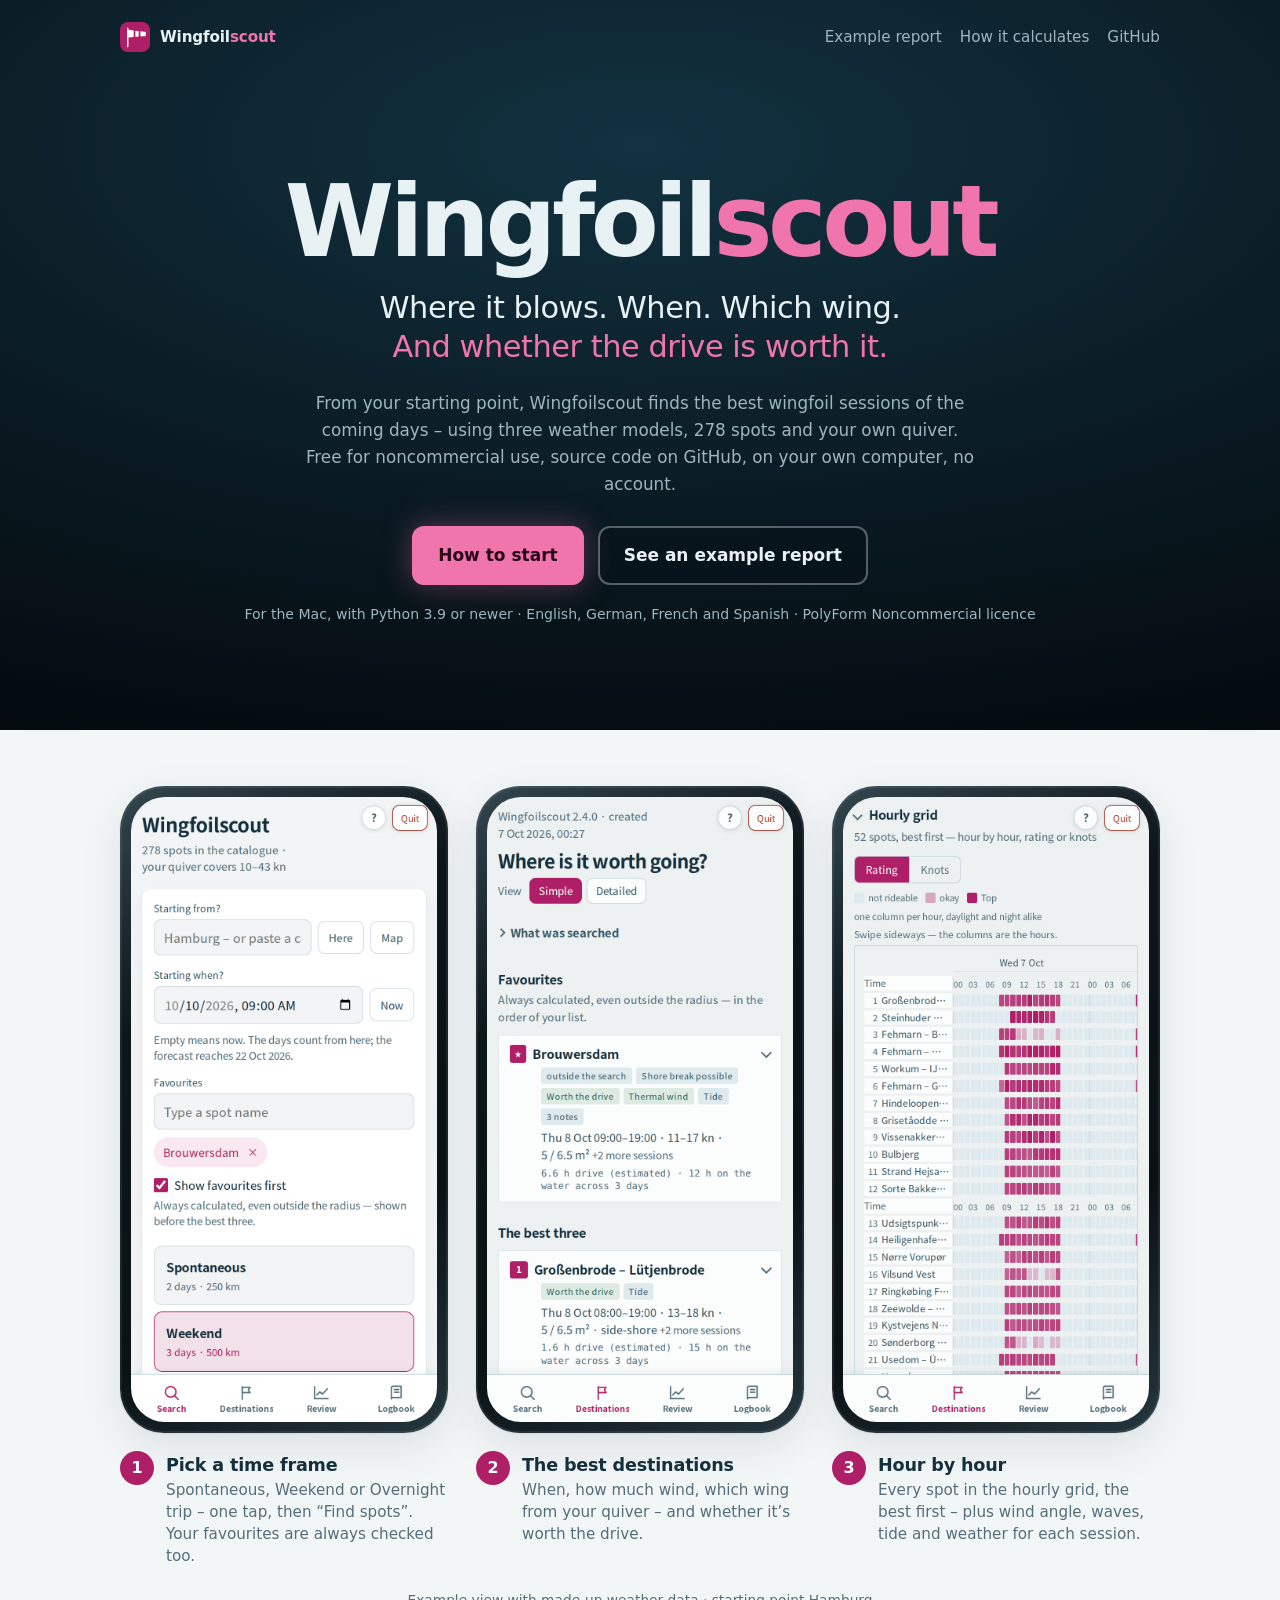
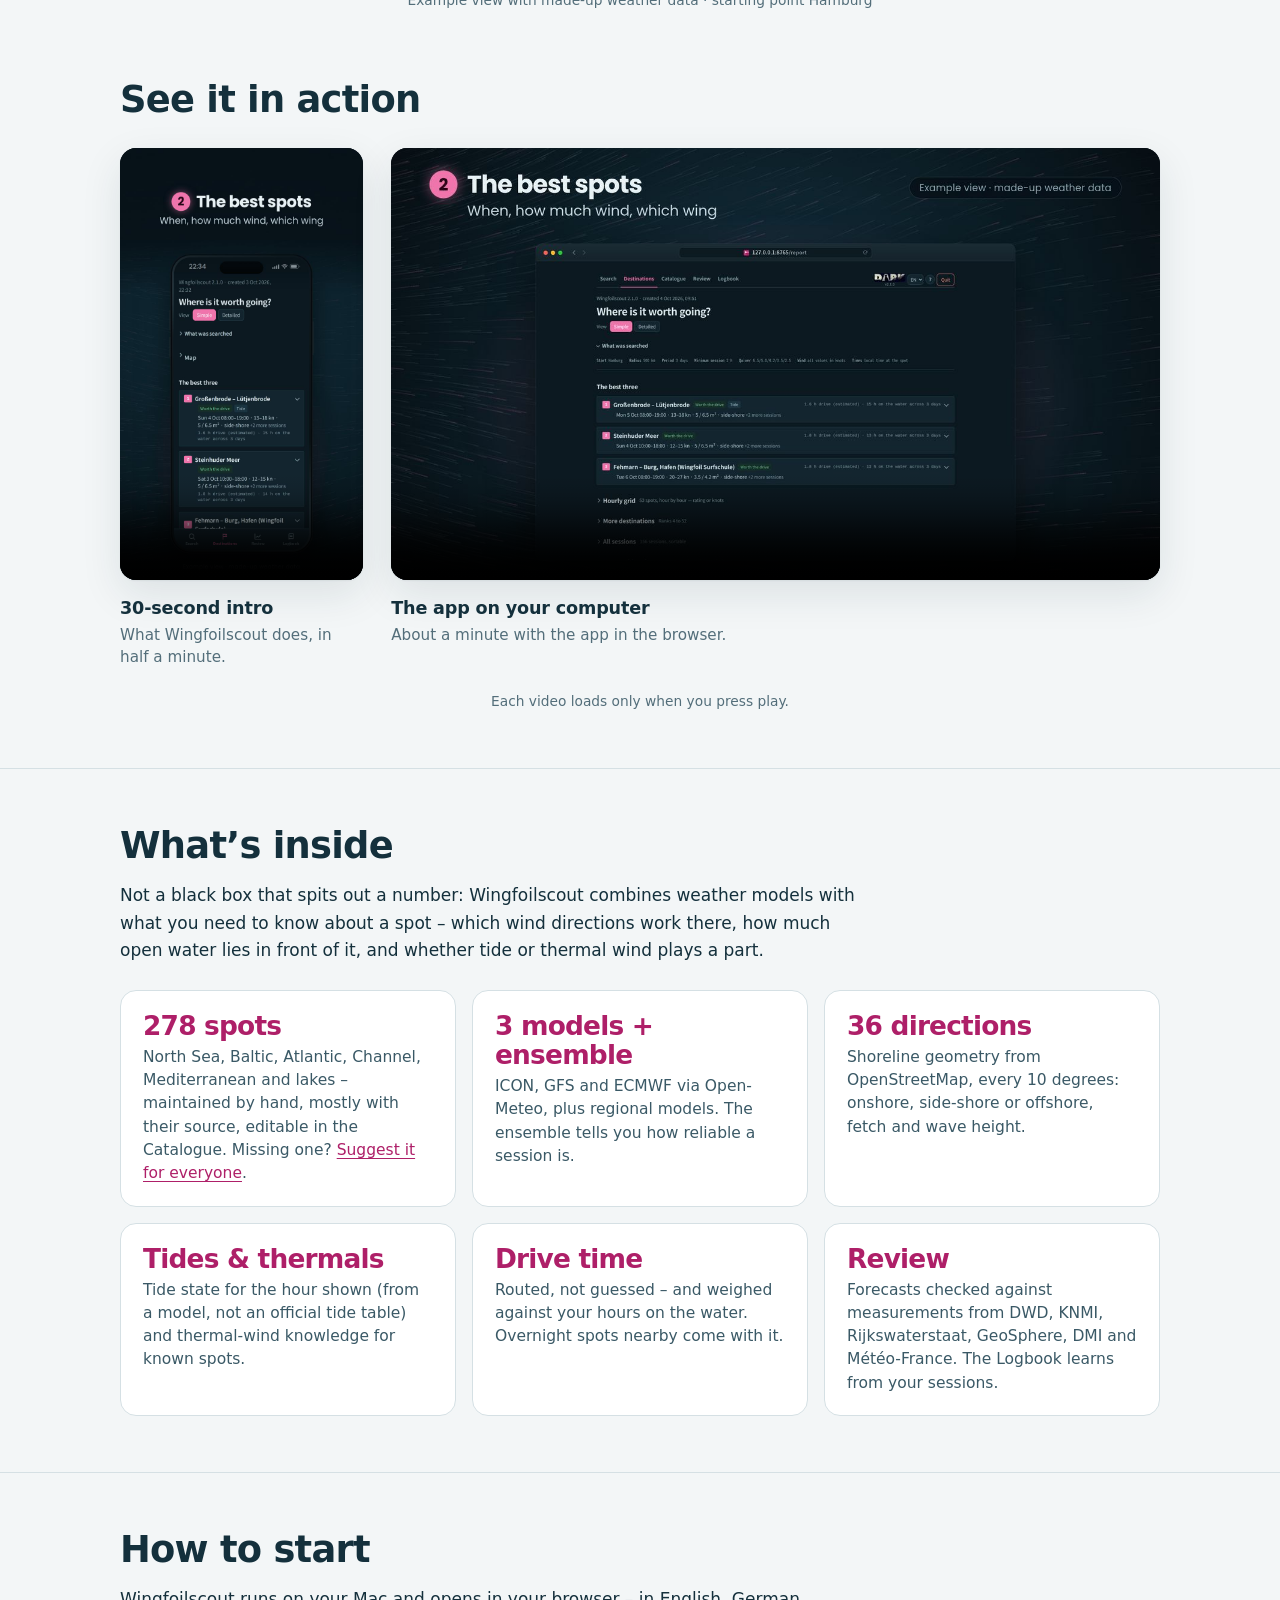
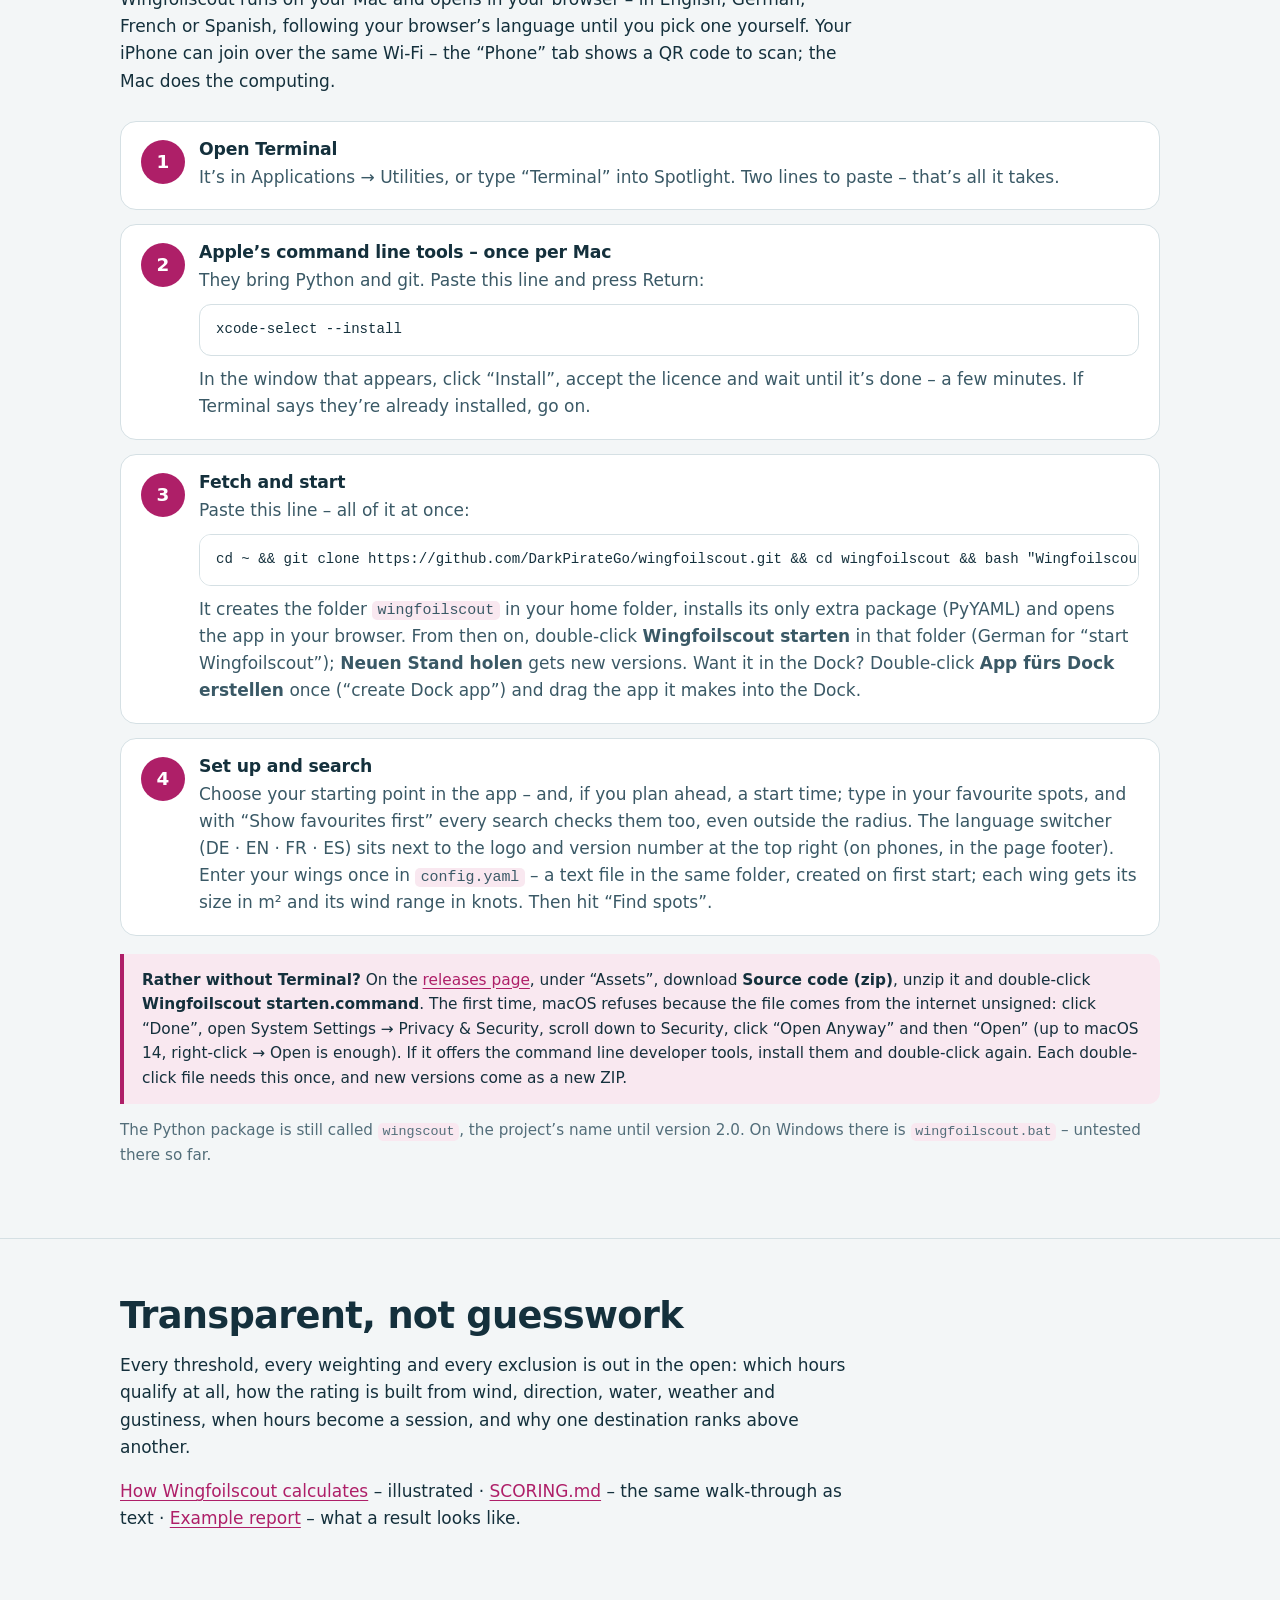
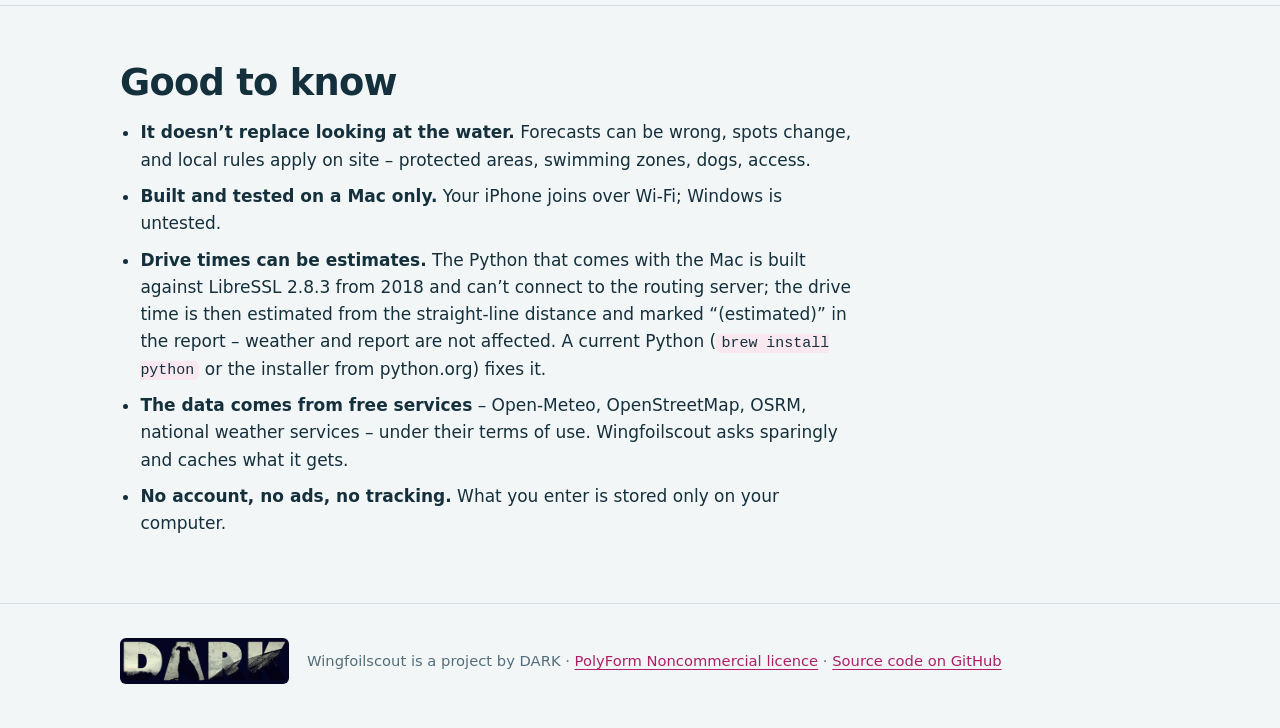
==== commit 18b691b7: "Wingfoilscout 2.5.0: Reiter Handy mit QR-Code und https, App fürs Dock, jeder Favorit gerechnet" ====
--- a/docs/index.html
+++ b/docs/index.html
@@ -173,8 +173,8 @@
           <figcaption><b>2</b><strong>The best destinations</strong><span>When, how much wind, which wing from your quiver – and whether it’s worth the drive.</span></figcaption>
         </figure>
         <figure>
-          <div class="handy"><picture><source media="(prefers-color-scheme: dark)" srcset="bilder/en/grid-dark.png"><img src="bilder/en/grid-light.png" width="780" height="1594" alt="Hourly grid: every spot hour by hour, coloured by rating"></picture></div>
-          <figcaption><b>3</b><strong>Hour by hour</strong><span>Every spot in the hourly grid, plus wind angle, waves, tide and weather for each session.</span></figcaption>
+          <div class="handy"><picture><source media="(prefers-color-scheme: dark)" srcset="bilder/en/grid-dark.png"><img src="bilder/en/grid-light.png" width="780" height="1594" alt="Hourly grid: every spot hour by hour, the best first, coloured by rating"></picture></div>
+          <figcaption><b>3</b><strong>Hour by hour</strong><span>Every spot in the hourly grid, the best first – plus wind angle, waves, tide and weather for each session.</span></figcaption>
         </figure>
       </div>
       <p class="notiz">Example view with made-up weather data · starting point Hamburg</p>
@@ -226,7 +226,7 @@
       <h2 id="los">How to start</h2>
       <p class="leser">Wingfoilscout runs on your Mac and opens in your browser – in English, German, French
       or Spanish, following your browser’s language until you pick one yourself. Your iPhone can join
-      over the same Wi-Fi (use the start file with “iPhone” in its name); the Mac does the computing.</p>
+      over the same Wi-Fi – the “Phone” tab shows a QR code to scan; the Mac does the computing.</p>
       <ol class="schritte">
         <li><div><h3>Open Terminal</h3><p>It’s in Applications → Utilities, or type “Terminal” into Spotlight. Two lines to paste – that’s all it takes.</p></div></li>
         <li><div><h3>Apple’s command line tools – once per Mac</h3><p>They bring Python and git. Paste this line and press Return:</p>
@@ -234,7 +234,7 @@
           <p>In the window that appears, click “Install”, accept the licence and wait until it’s done – a few minutes. If Terminal says they’re already installed, go on.</p></div></li>
         <li><div><h3>Fetch and start</h3><p>Paste this line – all of it at once:</p>
 <pre>cd ~ &amp;&amp; git clone https://github.com/DarkPirateGo/wingfoilscout.git &amp;&amp; cd wingfoilscout &amp;&amp; bash "Wingfoilscout starten.command"</pre>
-          <p>It creates the folder <code>wingfoilscout</code> in your home folder, installs its only extra package (PyYAML) and opens the app in your browser. From then on, double-click <strong>Wingfoilscout starten</strong> in that folder (German for “start Wingfoilscout”); <strong>Neuen Stand holen</strong> gets new versions.</p></div></li>
+          <p>It creates the folder <code>wingfoilscout</code> in your home folder, installs its only extra package (PyYAML) and opens the app in your browser. From then on, double-click <strong>Wingfoilscout starten</strong> in that folder (German for “start Wingfoilscout”); <strong>Neuen Stand holen</strong> gets new versions. Want it in the Dock? Double-click <strong>App fürs Dock erstellen</strong> once (“create Dock app”) and drag the app it makes into the Dock.</p></div></li>
         <li><div><h3>Set up and search</h3><p>Choose your starting point in the app – and, if you plan ahead, a start time; type in your favourite spots, and with “Show favourites first” every search checks them too, even outside the radius. The language switcher (DE · EN · FR · ES) sits next to the logo and version number at the top right (on phones, in the page footer). Enter your wings once in <code>config.yaml</code> – a text file in the same folder, created on first start; each wing gets its size in m² and its wind range in knots. Then hit “Find spots”.</p></div></li>
       </ol>
       <div class="kasten">
